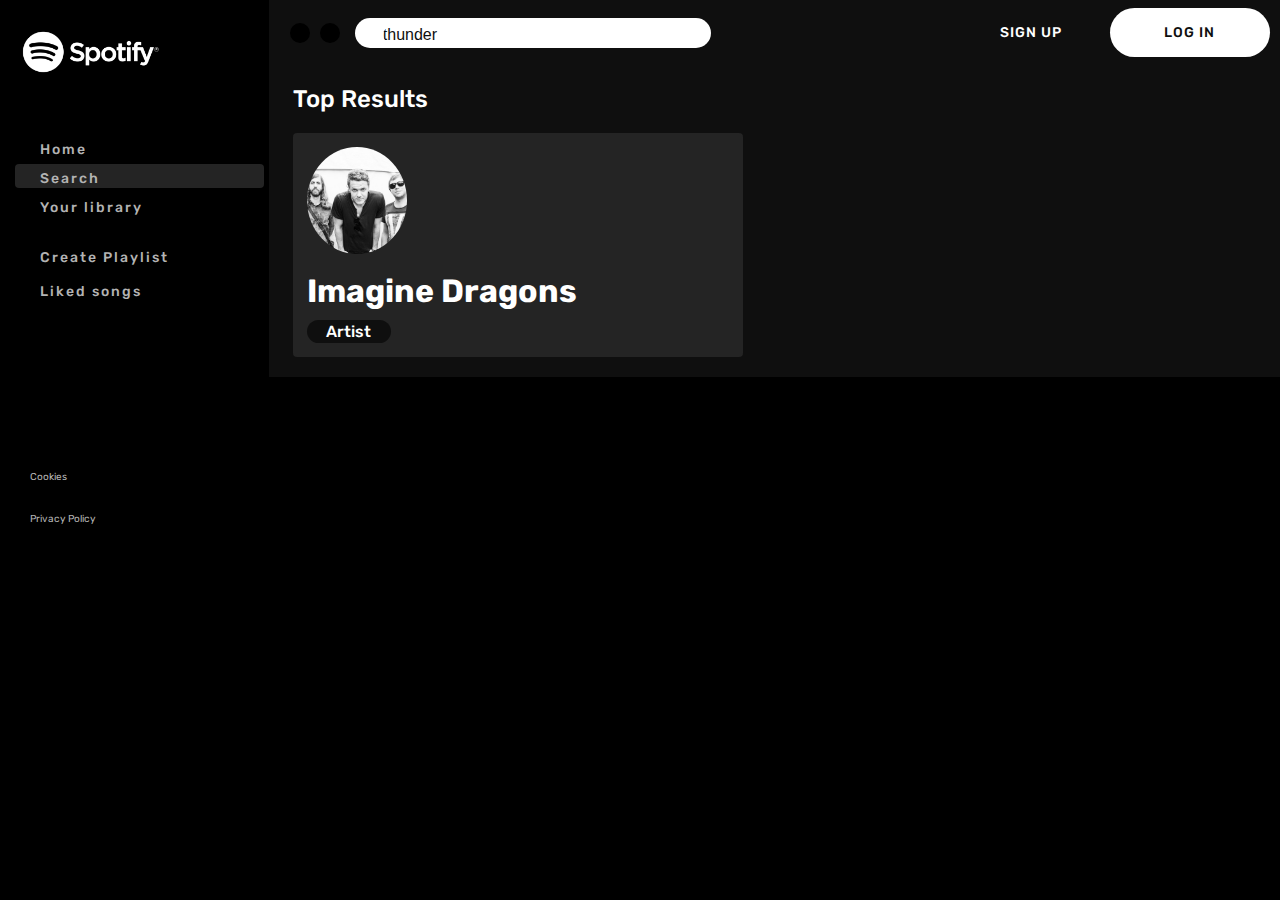
==== search-result.html @ ab04ac05 "adds search page" ====
<!DOCTYPE html>
<html lang="en">
  <head>
    <meta charset="UTF-8" />
    <meta http-equiv="X-UA-Compatible" content="IE=edge" />

    <meta
      name="viewport"
      content="width=
    , initial-scale=1.0"
    />
    <link rel="preconnect" href="https://fonts.gstatic.com" />
    <link rel="preconnect" href="https://fonts.gstatic.com" />
    <link
      href="https://fonts.googleapis.com/css2?family=Rubik:ital,wght@0,300;0,400;0,500;0,600;0,700;0,800;0,900;1,300;1,400;1,500;1,600;1,700;1,800;1,900&display=swap"
      rel="stylesheet"
    />
    <link
      rel="stylesheet"
      href="https://cdnjs.cloudflare.com/ajax/libs/font-awesome/5.15.3/css/all.min.css"
      integrity="sha512-iBBXm8fW90+nuLcSKlbmrPcLa0OT92xO1BIsZ+ywDWZCvqsWgccV3gFoRBv0z+8dLJgyAHIhR35VZc2oM/gI1w=="
      crossorigin="anonymous"
    />

    <link rel="stylesheet" href="/css/search-result.css" />
    <title>Spotify</title>
  </head>
  <body>
    <div class="left">
      <div class="img-div">
        <img class="logo" src="/assets/spotify-logo.png" alt="" />
      </div>
      <div class="nav-bar">
        <ul>
          <li class="home">
            <i class="fa fa-home nav"></i><a href="/index.html"> Home</a>
          </li>
          <li class="search">
            <i class="fa fa-search nav"></i><a href="#">Search</a>
          </li>
          <li class="library">
            <i class="fa fa-book nav"></i><a href="#">Your library</a>
          </li>
        </ul>
        <!-- </div> -->
        <div class="sec-nav-bar">
          <ul>
            <li class="playlist">
              <i class="fa fa-plus nav"></i><a href="#">Create Playlist</a>
            </li>
            <li class="likes">
              <i class="fa fa-heart nav"></i><a href="#">Liked songs</a>
            </li>
          </ul>
        </div>
        <div class="left-footer">
          <ul class="footer">
            <li>Cookies</li>
            <li>Privacy Policy</li>
          </ul>
        </div>
      </div>
    </div>

    <div class="right">
      <header>
        <div class="chevron-div">
          <div class="chevron">
            <i class="fa fa-chevron-left"></i>
          </div>
          <div class="chevron">
            <i class="fa fa-chevron-right"></i>
          </div>
          <form action="/search-result.html" class="search-input-div">
            <i class="fa fa-search search-input-icon"></i>
            <input
              class="search-input"
              type="text"
              placeholder="artist, songs, or podcast"
              value="thunder"
            />
          </form>
        </div>
        <div class="login-signup">
          <p class="signup">Sign Up</p>
          <p class="login">Log In</p>
        </div>
      </header>
      <div class="right-upper">
        <div class="right-upper-right">
          <div class="top-result-heading">Top Results</div>
          <div class="top-result">
            <div class="top-result-card">
              <div class="top-result-img-div">
                <img
                  class="top-result-img"
                  src="/assets/Rectangle 9.jpg"
                  alt=""
                />
              </div>
              <div class="top-result-artist-name">Imagine Dragons</div>
              <div class="tag">Artist</div>
            </div>
          </div>
          <div class="songs"></div>
        </div>
        <div class="right-upper-left"></div>
      </div>

      <div class="left-lower"></div>
    </div>
  </body>
</html>
---- css/search-result.css ----
/* global variables */
:root {
  --black: #000000;
  --main-black-bg: #0f0f0f;
  --secondary-black-bg: #1c1c1c;
  --secondary-black-bg-1: #242424;
  --primary-white-bg: #ffffff;
  --secondary-white: #b3b3b3;
  --play-green-bg: #1db954;
  --font: "Rubik", sans-serif;
  --basic-border-radius: 4px;
  --medium-border-radius: 8px;
}

body {
  font-family: var(--font);
  box-sizing: border-box;
  display: flex;
  background-color: var(--black);
  color: var(--primary-white-bg);
  margin: 0;
  border: 0;
  padding: 0;
}
.left {
  background-color: var(--black);
  height: 100vh;
  position: fixed;
  width: 21%;
  /* flex-basis: 18%; */
}
.right {
  display: flex;
  flex-direction: column;
  background-color: var(--main-black-bg);
  /* flex-grow: 2; */
  /* flex-basis: 82%; */
  width: 79%;
  position: relative;
  left: 21%;
}
.img-div {
  margin-top: -30px;
  margin-left: 20px;
  /* height: 120px; */
}
.logo {
  max-width: 140px;
}

li {
  list-style-type: none;
  color: var(--secondary-white);
  padding: 0px;
  margin: 5px;
}
.nav-bar {
  margin-top: -0px;
  margin-left: -30px;
}
ul {
  display: flex;
  flex-direction: column;
  justify-content: flex-end;
}
ul > li > a {
  color: var(--primary-white-bg);
  font-family: var(--font);
  text-decoration: none;
  font-weight: 500;
  font-size: 14px;
  padding-left: 5px;
  letter-spacing: 2px;
  color: var(--secondary-white);
}

/* ul > li > a:hover {
  transition: 0.5s;
  color: var(--primary-white-bg);
} */

.nav {
  font-size: 20px;
}

.nav:hover {
  transition: 0.5s;
  color: var(--primary-white-bg);
}

ul > li:hover {
  transition: 0.5s;
  color: var(--primary-white-bg);
}

i {
  margin: 10px;
}

.footer {
  font-size: 10px;
  margin-top: 150px;
}

.footer > li {
  padding: 10px;
  margin-left: 10px;
}

header {
  display: flex;
  height: 65px;
  justify-content: space-between;
  background-color: var(--main-black-bg);
  position: sticky;
  top: 0px;
}

.chevron-div {
  display: flex;
  margin-left: 16px;
}

.login-signup {
  display: flex;
  justify-content: space-between;
  align-items: center;
  /* margin-right: auto; */
  font-size: 14px;
  margin: 0px;
}

.signup {
  padding: 10px;
  margin: 10px;
  font-weight: 500;
  text-transform: uppercase;
  letter-spacing: 1px;
  width: 80px;
}

.login {
  background-color: var(--primary-white-bg);
  color: var(--main-black-bg);
  padding: 16px 40px;
  margin: 10px;
  width: 80px;
  text-align: center;
  border-radius: 50px;
  font-weight: 500;
  text-transform: uppercase;
  letter-spacing: 1px;
}
.chevron-div {
  display: flex;
  justify-content: space-evenly;
  align-items: center;
}
.chevron {
  display: flex;
  justify-content: center;
  align-items: center;
  background-color: var(--black);
  border-radius: 100%;
  margin: 5px 5px;
}

.search {
  background-color: var(--secondary-black-bg-1);
  margin: 0px 5px;
  border-radius: var(--basic-border-radius);
}
.search-input {
  align-self: center;
  width: 290px;
  padding: 0px;
  margin-left: 0px;
  border: none;
  border-radius: 50px;
  font-size: 16px;
  font-weight: light;
  color: var(--main-black-bg);
}

input[type="text"]:focus {
  border: none;
}

.search-input-div {
  align-self: center;
  background-color: var(--primary-white-bg);
  border-radius: 50px;
  width: 350px;
  padding: 3px;
  margin-left: 10px;
}

.search-input-icon {
  color: var(--main-black-bg);
  font-size: 20px;
  padding-left: 5px;
  color: var(--secondary-black-bg-1);
}

.left-upper {
  background-color: var(--secondary-black-bg);
  display: flex;
  justify-content: space-between;
}
.top-result {
  flex-basis: 30%;
  background-color: var(--secondary-black-bg-1);
  margin-left: 24px;
  margin-top: 20px;
  margin-bottom: 20px;
  border-radius: var(--basic-border-radius);
  width: 450px;
  display: flex;
  flex-direction: column;
}

.top-result-card {
  padding: 14px;
  display: flex;
  flex-direction: column;
  justify-content: flex-end;
  align-self: flex-start;
}
.top-result-heading {
  font-size: 24px;
  margin-left: 24px;
  margin-top: 20px;
  font-family: var(--font);
  font-weight: 500;
}

.top-result-img-div {
  margin: 0px;
  padding: 0px;
  border-radius: 50%;
}
.top-result-img {
  margin: 0px;
  max-width: 100px;
  margin-bottom: 14px;
  border-radius: 50%;
}
.top-result-artist-name {
  font-size: 32px;
  font-weight: 700;
  margin: 0px;
  padding: 0px;
}

.tag {
  background-color: var(--main-black-bg);
  color: var(--primary-white-bg);
  border-radius: 20px;
  padding: 2px;
  text-align: center;
  font-weight: 500;
  width: 80px;
  margin-top: 10px;
}
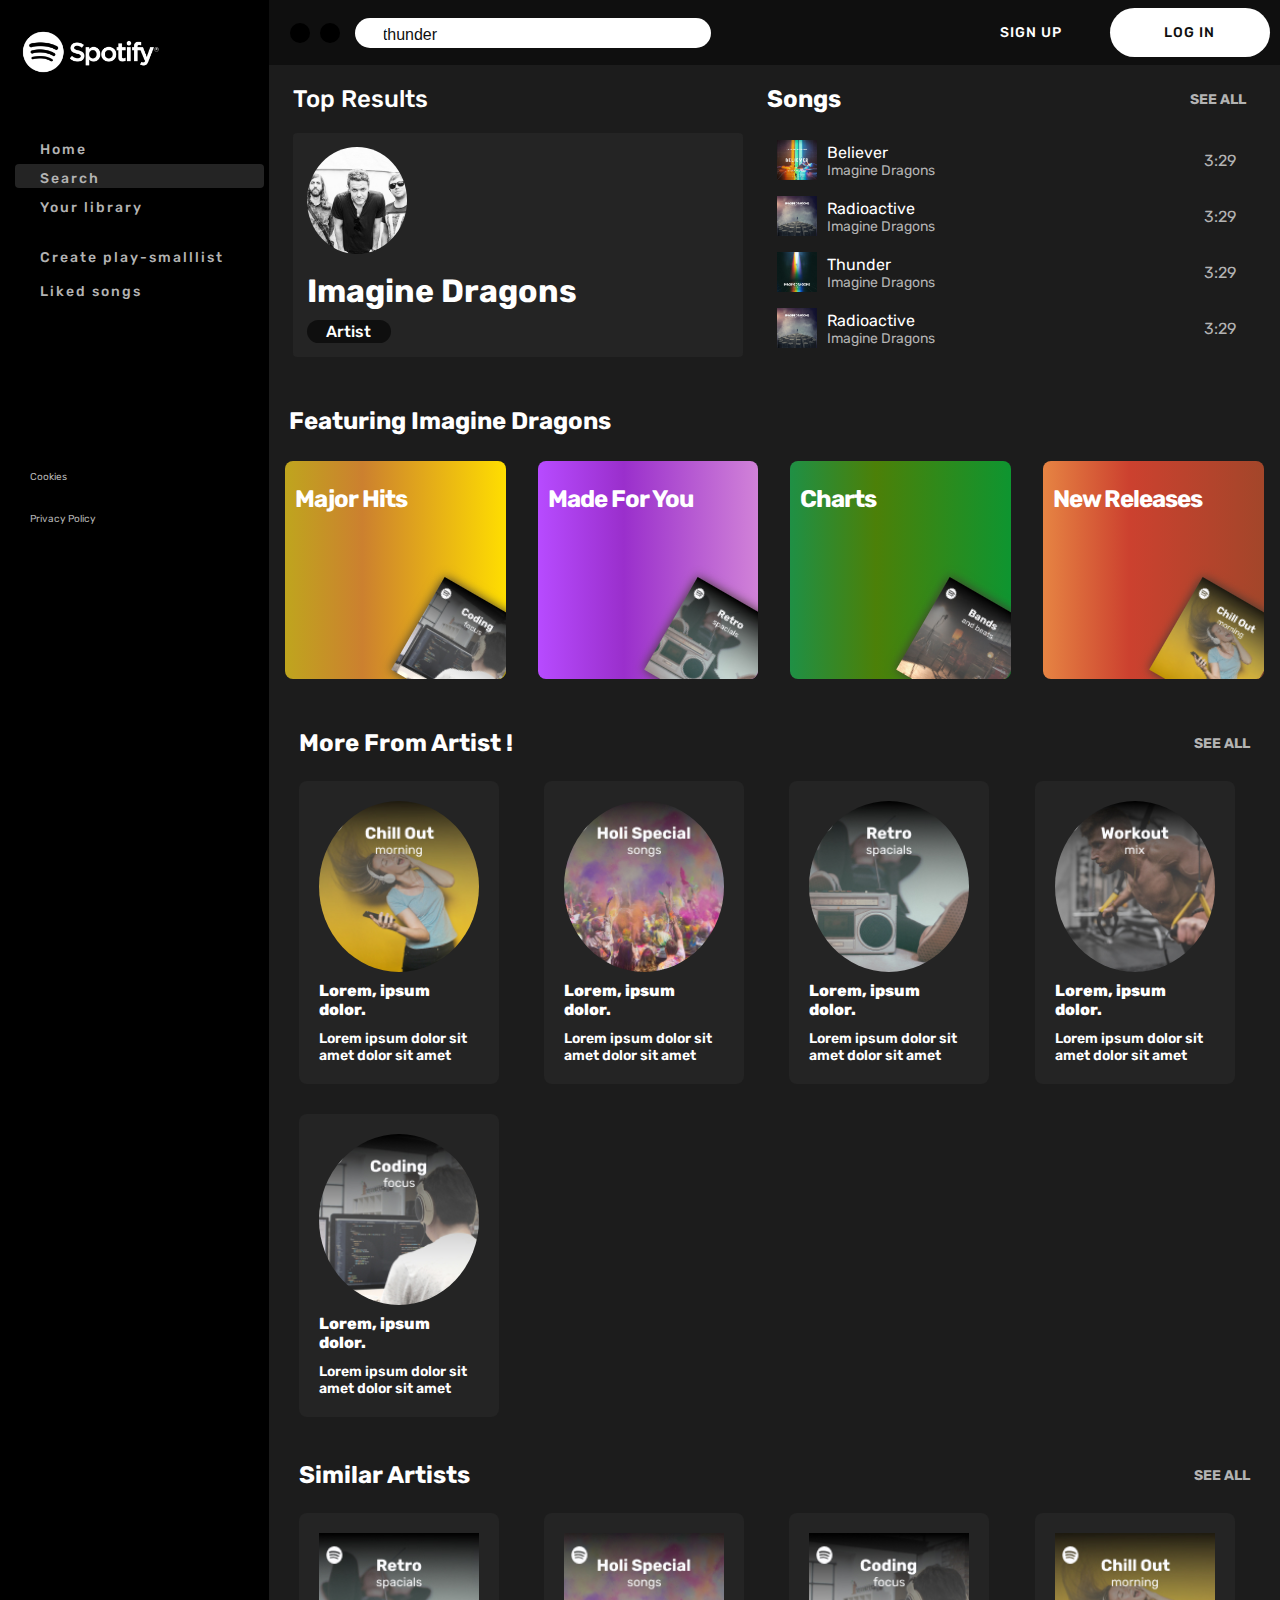
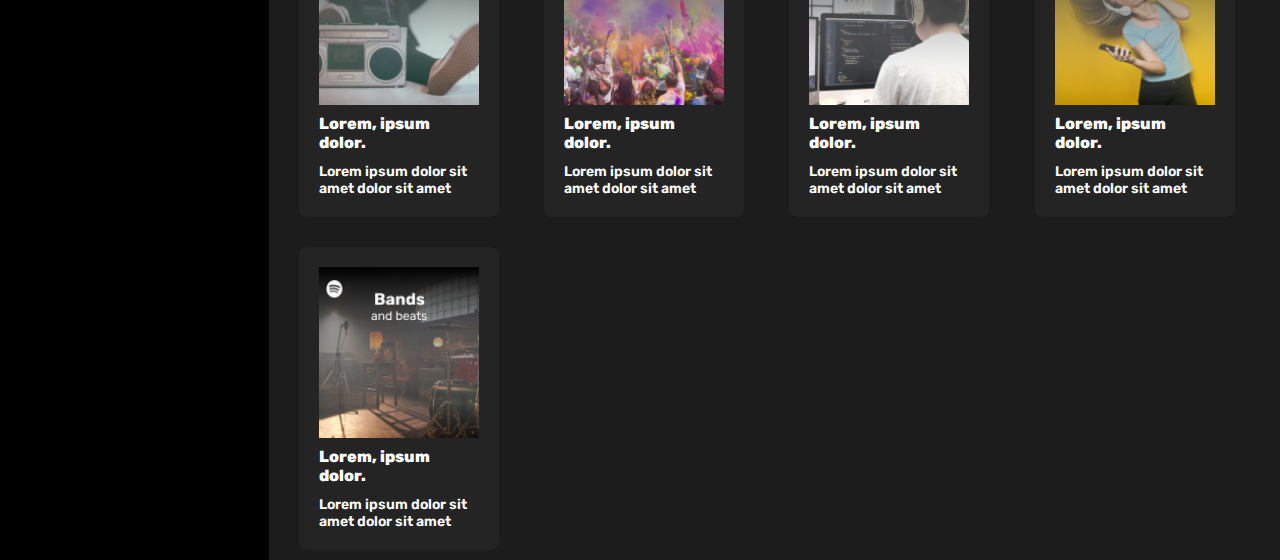
==== commit fc9810ca: "adds search-result page" ====
--- a/search-result.html
+++ b/search-result.html
@@ -12,7 +12,7 @@
     <link rel="preconnect" href="https://fonts.gstatic.com" />
     <link rel="preconnect" href="https://fonts.gstatic.com" />
     <link
-      href="https://fonts.googleapis.com/css2?family=Rubik:ital,wght@0,300;0,400;0,500;0,600;0,700;0,800;0,900;1,300;1,400;1,500;1,600;1,700;1,800;1,900&display=swap"
+      href="https://fonts.googleapis.com/css2?family=Rubik:ital,wght@0,300;0,400;0,500;0,600;0,700;0,800;0,900;1,300;1,400;1,500;1,600;1,700;1,800;1,900&display-small=swap"
       rel="stylesheet"
     />
     <link
@@ -45,8 +45,9 @@
         <!-- </div> -->
         <div class="sec-nav-bar">
           <ul>
-            <li class="playlist">
-              <i class="fa fa-plus nav"></i><a href="#">Create Playlist</a>
+            <li class="play-smalllist">
+              <i class="fa fa-plus nav"></i
+              ><a href="#">Create play-smalllist</a>
             </li>
             <li class="likes">
               <i class="fa fa-heart nav"></i><a href="#">Liked songs</a>
@@ -98,16 +99,227 @@
                   alt=""
                 />
               </div>
-              <div class="top-result-artist-name">Imagine Dragons</div>
-              <div class="tag">Artist</div>
-            </div>
-          </div>
-          <div class="songs"></div>
-        </div>
-        <div class="right-upper-left"></div>
+              <div class="top-result-container">
+                <div class="top-result-container-1">
+                  <div class="top-result-artist-name">Imagine Dragons</div>
+                  <div class="tag">Artist</div>
+                </div>
+                <div class="play"><i class="fa fa-play"></i></div>
+              </div>
+            </div>
+          </div>
+        </div>
+        <div class="upper-left-right">
+          <div class="upper-left-right-heading">
+            <div class="songs">Songs</div>
+            <div class="see-all">See All</div>
+          </div>
+          <div class="song-list-container">
+            <div class="song-list">
+              <div class="song-list-left">
+                <div class="song-list-img-div">
+                  <img class="song-list-img" src="assets/believer.jpg" alt="" />
+                </div>
+                <div class="song-list-title-div">
+                  <p class="song-title">Believer</p>
+                  <p class="song-singer">Imagine Dragons</p>
+                </div>
+              </div>
+              <div class="song-list-right">
+                <i class="fa fa-heart"></i>
+                <p class="song-duration">3:29</p>
+                <i class="fa fa-ellipsis-h three-dots"></i>
+              </div>
+            </div>
+            <div class="song-list">
+              <div class="song-list-left">
+                <div class="song-list-img-div">
+                  <img
+                    class="song-list-img"
+                    src="/assets/radioactive.jpg"
+                    alt=""
+                  />
+                </div>
+                <div class="song-list-title-div">
+                  <p class="song-title">Radioactive</p>
+                  <p class="song-singer">Imagine Dragons</p>
+                </div>
+              </div>
+              <div class="song-list-right">
+                <i class="fa fa-heart"></i>
+                <p class="song-duration">3:29</p>
+                <i class="fa fa-ellipsis-h three-dots"></i>
+              </div>
+            </div>
+            <div class="song-list">
+              <div class="song-list-left">
+                <div class="song-list-img-div">
+                  <img class="song-list-img" src="/assets/thunder.jpg" alt="" />
+                </div>
+                <div class="song-list-title-div">
+                  <p class="song-title">Thunder</p>
+                  <p class="song-singer">Imagine Dragons</p>
+                </div>
+              </div>
+              <div class="song-list-right">
+                <i class="fa fa-heart"></i>
+                <p class="song-duration">3:29</p>
+                <i class="fa fa-ellipsis-h three-dots"></i>
+              </div>
+            </div>
+            <div class="song-list">
+              <div class="song-list-left">
+                <div class="song-list-img-div">
+                  <img
+                    class="song-list-img"
+                    src="/assets/radioactive.jpg"
+                    alt=""
+                  />
+                </div>
+                <div class="song-list-title-div">
+                  <p class="song-title">Radioactive</p>
+                  <p class="song-singer">Imagine Dragons</p>
+                </div>
+              </div>
+              <div class="song-list-right">
+                <i class="fa fa-heart"></i>
+                <p class="song-duration">3:29</p>
+                <i class="fa fa-ellipsis-h three-dots"></i>
+              </div>
+            </div>
+          </div>
+        </div>
       </div>
-
-      <div class="left-lower"></div>
+      <div class="left-lower">
+        <div class="browse-div">
+          <div class="browse-div-upper">Featuring Imagine Dragons</div>
+          <div class="chart-container">
+            <div class="chart-items podcasts">
+              <p>Major Hits</p>
+              <div class="browse-img-div">
+                <img class="browse-img" src="/assets/Frame 5.jpg" alt="" />
+              </div>
+            </div>
+            <div class="chart-items made-for-you">
+              <p>Made For You</p>
+
+              <div class="browse-img-div">
+                <img class="browse-img" src="/assets/Frame 7.jpg" alt="" />
+              </div>
+            </div>
+            <div class="chart-items charts">
+              <p>Charts</p>
+              <div class="browse-img-div">
+                <img class="browse-img" src="/assets/Frame 6.jpg" alt="" />
+              </div>
+            </div>
+            <div class="chart-items new-releases">
+              <p>New Releases</p>
+              <div class="browse-img-div">
+                <img class="browse-img" src="/assets/Frame 2.jpg" alt="" />
+              </div>
+            </div>
+          </div>
+        </div>
+        <div class="song-content">
+          <div class="song-content-upper">
+            <p class="list-title">More From Artist !</p>
+            <p class="see-all">See All</p>
+          </div>
+
+          <div class="listing-div">
+            <div class="list-items">
+              <img src="/assets/Frame 2.jpg" alt="" class="cover" />
+              <div class="play-small"><i class="fa fa-play"></i></div>
+              <p class="title">Lorem, ipsum dolor.</p>
+              <p class="description">
+                Lorem ipsum dolor sit amet dolor sit amet
+              </p>
+            </div>
+            <div class="list-items">
+              <img src="/assets/Frameh.jpg" alt="" class="cover" />
+              <div class="play-small"><i class="fa fa-play"></i></div>
+              <p class="title">Lorem, ipsum dolor.</p>
+              <p class="description">
+                Lorem ipsum dolor sit amet dolor sit amet
+              </p>
+            </div>
+            <div class="list-items">
+              <img src="/assets/Frame 7.jpg" alt="" class="cover" />
+              <div class="play-small"><i class="fa fa-play"></i></div>
+              <p class="title">Lorem, ipsum dolor.</p>
+              <p class="description">
+                Lorem ipsum dolor sit amet dolor sit amet
+              </p>
+            </div>
+            <div class="list-items">
+              <img src="/assets/Frame 4.jpg" alt="" class="cover" />
+              <div class="play-small"><i class="fa fa-play"></i></div>
+              <p class="title">Lorem, ipsum dolor.</p>
+              <p class="description">
+                Lorem ipsum dolor sit amet dolor sit amet
+              </p>
+            </div>
+            <div class="list-items">
+              <img src="/assets/Frame 5.jpg" alt="" class="cover" />
+              <div class="play-small"><i class="fa fa-play"></i></div>
+              <p class="title">Lorem, ipsum dolor.</p>
+              <p class="description">
+                Lorem ipsum dolor sit amet dolor sit amet
+              </p>
+            </div>
+          </div>
+        </div>
+        <div class="song-content">
+          <div class="song-content-upper">
+            <p class="list-title">Similar Artists</p>
+            <p class="see-all">See All</p>
+          </div>
+
+          <div class="listing-div">
+            <div class="list-items">
+              <img src="/assets/Frame 7.jpg" alt="" class="cover-sq" />
+              <div class="play-small"><i class="fa fa-play"></i></div>
+              <p class="title">Lorem, ipsum dolor.</p>
+              <p class="description">
+                Lorem ipsum dolor sit amet dolor sit amet
+              </p>
+            </div>
+            <div class="list-items">
+              <img src="/assets/Frameh.jpg" alt="" class="cover-sq" />
+              <div class="play-small"><i class="fa fa-play"></i></div>
+              <p class="title">Lorem, ipsum dolor.</p>
+              <p class="description">
+                Lorem ipsum dolor sit amet dolor sit amet
+              </p>
+            </div>
+            <div class="list-items">
+              <img src="/assets/Frame 5.jpg" alt="" class="cover-sq" />
+              <div class="play-small"><i class="fa fa-play"></i></div>
+              <p class="title">Lorem, ipsum dolor.</p>
+              <p class="description">
+                Lorem ipsum dolor sit amet dolor sit amet
+              </p>
+            </div>
+            <div class="list-items">
+              <img src="/assets/Frame 2.jpg" alt="" class="cover-sq" />
+              <div class="play-small"><i class="fa fa-play"></i></div>
+              <p class="title">Lorem, ipsum dolor.</p>
+              <p class="description">
+                Lorem ipsum dolor sit amet dolor sit amet
+              </p>
+            </div>
+            <div class="list-items">
+              <img src="/assets/Frame 6.jpg" alt="" class="cover-sq" />
+              <div class="play-small"><i class="fa fa-play"></i></div>
+              <p class="title">Lorem, ipsum dolor.</p>
+              <p class="description">
+                Lorem ipsum dolor sit amet dolor sit amet
+              </p>
+            </div>
+          </div>
+        </div>
+      </div>
     </div>
   </body>
 </html>
--- a/css/search-result.css
+++ b/css/search-result.css
@@ -202,13 +202,12 @@
   color: var(--secondary-black-bg-1);
 }
 
-.left-upper {
+.right-upper {
   background-color: var(--secondary-black-bg);
   display: flex;
   justify-content: space-between;
 }
 .top-result {
-  flex-basis: 30%;
   background-color: var(--secondary-black-bg-1);
   margin-left: 24px;
   margin-top: 20px;
@@ -262,3 +261,346 @@
   width: 80px;
   margin-top: 10px;
 }
+
+.upper-left-right {
+  /* width: 600px; */
+  width: 100%;
+  margin-left: 24px;
+  margin-top: 20px;
+  margin-right: 24px;
+}
+
+.songs {
+  font-size: 24px;
+  font-weight: 700;
+  margin: 0px;
+  padding: 0px;
+}
+
+.upper-left-right-heading {
+  width: 100%;
+  display: flex;
+  justify-content: space-between;
+  align-items: center;
+}
+
+.see-all {
+  text-transform: uppercase;
+  font-size: 14px;
+  font-weight: 700;
+  /* padding-right: 3%; */
+  color: var(--secondary-white);
+}
+
+.top-result-container {
+  display: flex;
+  justify-content: space-evenly;
+}
+
+.play {
+  background-color: var(--play-green-bg);
+  border-radius: 50%;
+  /* margin-left: 80px; */
+  position: relative;
+  left: 85px;
+  align-self: center;
+  width: 50px;
+  height: 50px;
+  top: 10px;
+  opacity: 0;
+  font-size: 20px;
+  padding: 6px;
+  text-align: center;
+  display: flex;
+  justify-content: center;
+  align-items: center;
+}
+.fa-play {
+  text-align: center;
+}
+
+.song-list-left {
+  display: flex;
+  justify-content: space-between;
+}
+
+.song-list-container {
+  margin-top: 24px;
+}
+
+.song-list {
+  margin-top: -10px;
+  display: flex;
+  padding: 0px;
+  justify-content: space-between;
+  align-items: center;
+}
+
+.song-title {
+  padding-top: 0px;
+  font-size: 16px;
+  font-weight: 400;
+}
+
+.song-singer {
+  margin-top: -16px;
+  font-size: 14px;
+  color: var(--secondary-white);
+}
+
+.song-list-title-div {
+  margin-left: 10px;
+}
+
+.song-list-img-div {
+  display: flex;
+  /* background-image: url("https://i.ibb.co/TTNQ9mS/believer.jpg"); */
+  max-width: 40px;
+  justify-content: center;
+  margin-left: 10px;
+  align-items: center;
+}
+
+.song-list-img {
+  max-width: 40px;
+}
+
+.song-list-right {
+  display: flex;
+  justify-content: space-evenly;
+  align-items: center;
+}
+
+.song-duration {
+  color: var(--secondary-white);
+}
+
+/* song-content */
+
+.song-content {
+  background-color: var(--secondary-black-bg);
+  font-family: var(--font);
+  text-align: left;
+  padding: 10px;
+  display: flex;
+  flex-direction: column;
+}
+
+.song-content-upper {
+  display: flex;
+  justify-content: space-between;
+  align-items: center;
+}
+
+.list-title {
+  font-weight: 700;
+  font-size: 24px;
+  padding-left: 2%;
+}
+
+.see-all {
+  text-transform: uppercase;
+  font-size: 14px;
+  font-weight: 700;
+  padding-right: 2%;
+  color: var(--secondary-white);
+}
+
+.listing-div {
+  margin-left: 2%;
+  margin-right: 2%;
+  /* display: flex;
+  justify-content: space-evenly;
+  flex-wrap: wrap;
+  padding: 3%; */
+
+  display: grid;
+  gap: 30px;
+  grid-template-columns: repeat(auto-fill, minmax(200px, 1fr));
+  grid-auto-flow: dense;
+}
+.list-items {
+  display: flex;
+  flex-direction: column;
+  /* align-items: center; */
+  justify-content: center;
+
+  background-color: var(--secondary-black-bg-1);
+  height: auto;
+  width: 160px;
+  padding: 20px 20px;
+  margin: 0px;
+  border-radius: var(--medium-border-radius);
+}
+
+.play-small {
+  background-color: var(--play-green-bg);
+  border-radius: 50%;
+  width: 40px;
+  opacity: 0%;
+  font-size: 20px;
+  padding: 5px;
+  text-align: center;
+  position: relative;
+  left: 100px;
+  top: -50px;
+}
+
+.title {
+  font-size: 16px;
+  font-weight: 800;
+  padding: 0px;
+  margin-top: -25px;
+}
+.description {
+  font-size: 14px;
+  margin: 0px;
+  margin-top: -5px;
+  font-weight: 600;
+}
+
+.cover {
+  border-radius: 50%;
+}
+
+.cover-sq {
+  border-radius: 0px;
+}
+
+.browse-div {
+  background-color: var(--secondary-black-bg);
+  padding-top: 30px;
+}
+
+.browse-div-upper {
+  font-size: 24px;
+  font-family: var(--font);
+  font-weight: 700;
+  margin-left: 20px;
+  margin-bottom: 10px;
+}
+
+.chart-container {
+  /* display: flex;
+  justify-content: space-evenly;
+  flex-wrap: wrap; */
+  display: grid;
+  grid-gap: 0px;
+  grid-template-columns: repeat(auto-fit, minmax(225px, 1fr));
+  grid-auto-rows: 250px;
+  grid-auto-flow: dense;
+}
+
+.chart-items {
+  /* grid-column: span/2; */
+  /* width: 180px;
+  height: 200px; */
+  margin: 16px;
+  cursor: pointer;
+  /* flex-shrink: 1; */
+  color: var(--primary-white-bg);
+  font-weight: bold;
+  padding-left: 10px;
+  font-size: 24px;
+  letter-spacing: -1px;
+  border-radius: var(--medium-border-radius);
+  display: flex;
+  flex-direction: column;
+  overflow: hidden;
+}
+
+.browse-img-div {
+  transform: rotate(30deg);
+  display: flex;
+  justify-content: flex-end;
+  margin-top: 40px;
+  margin-left: 50px;
+  margin-right: -10px;
+}
+
+.browse-img {
+  /* display: none; */
+  max-width: 100px;
+  align-self: flex-end;
+  justify-self: flex-end;
+  box-shadow: 0px 0px 10px rgb(65, 58, 49);
+}
+
+.podcasts {
+  background: rgb(191, 165, 30);
+  background: linear-gradient(
+    90deg,
+    rgba(191, 165, 30, 1) 0%,
+    rgba(204, 128, 47, 1) 35%,
+    rgba(255, 222, 0, 1) 100%
+  );
+}
+
+.made-for-you {
+  background: rgb(191, 165, 30);
+  background: linear-gradient(
+    90deg,
+    rgb(183, 75, 255) 0%,
+    rgb(154, 47, 204) 39%,
+    rgb(209, 130, 216) 100%
+  );
+}
+
+.new-releases {
+  background: rgb(191, 165, 30);
+  background: linear-gradient(
+    90deg,
+    rgb(230, 132, 67) 0%,
+    rgb(204, 65, 47) 39%,
+    rgb(163, 70, 42) 100%
+  );
+}
+.charts {
+  background: rgb(191, 165, 30);
+  background: linear-gradient(
+    90deg,
+    rgb(31, 144, 69) 0%,
+    rgb(76, 128, 8) 39%,
+    rgb(14, 149, 48) 100%
+  );
+}
+
+.discover {
+  background: rgb(191, 165, 30);
+  background: linear-gradient(
+    90deg,
+    rgb(60, 114, 216) 0%,
+    rgb(73, 10, 190) 39%,
+    rgb(0, 183, 255) 100%
+  );
+}
+
+/* pseudo */
+
+.play:hover {
+  transition: 0.5s;
+  top: -0px;
+  opacity: 1;
+}
+.play-small:hover {
+  transition: 0.5s;
+  top: -60px;
+  opacity: 1;
+}
+
+.list-items:hover {
+  transition: 0.4s;
+  box-shadow: 0px 0px 5px rgb(105, 105, 105);
+  background-color: var(--main-black-bg);
+}
+
+.song-list:hover {
+  transition: 0.2s;
+  border-radius: var(--medium-border-radius);
+  background-color: var(--secondary-black-bg-1);
+}
+
+.top-result:hover {
+  background-color: var(--secondary-black-bg);
+  box-shadow: 0px 0px 5px grey;
+}
